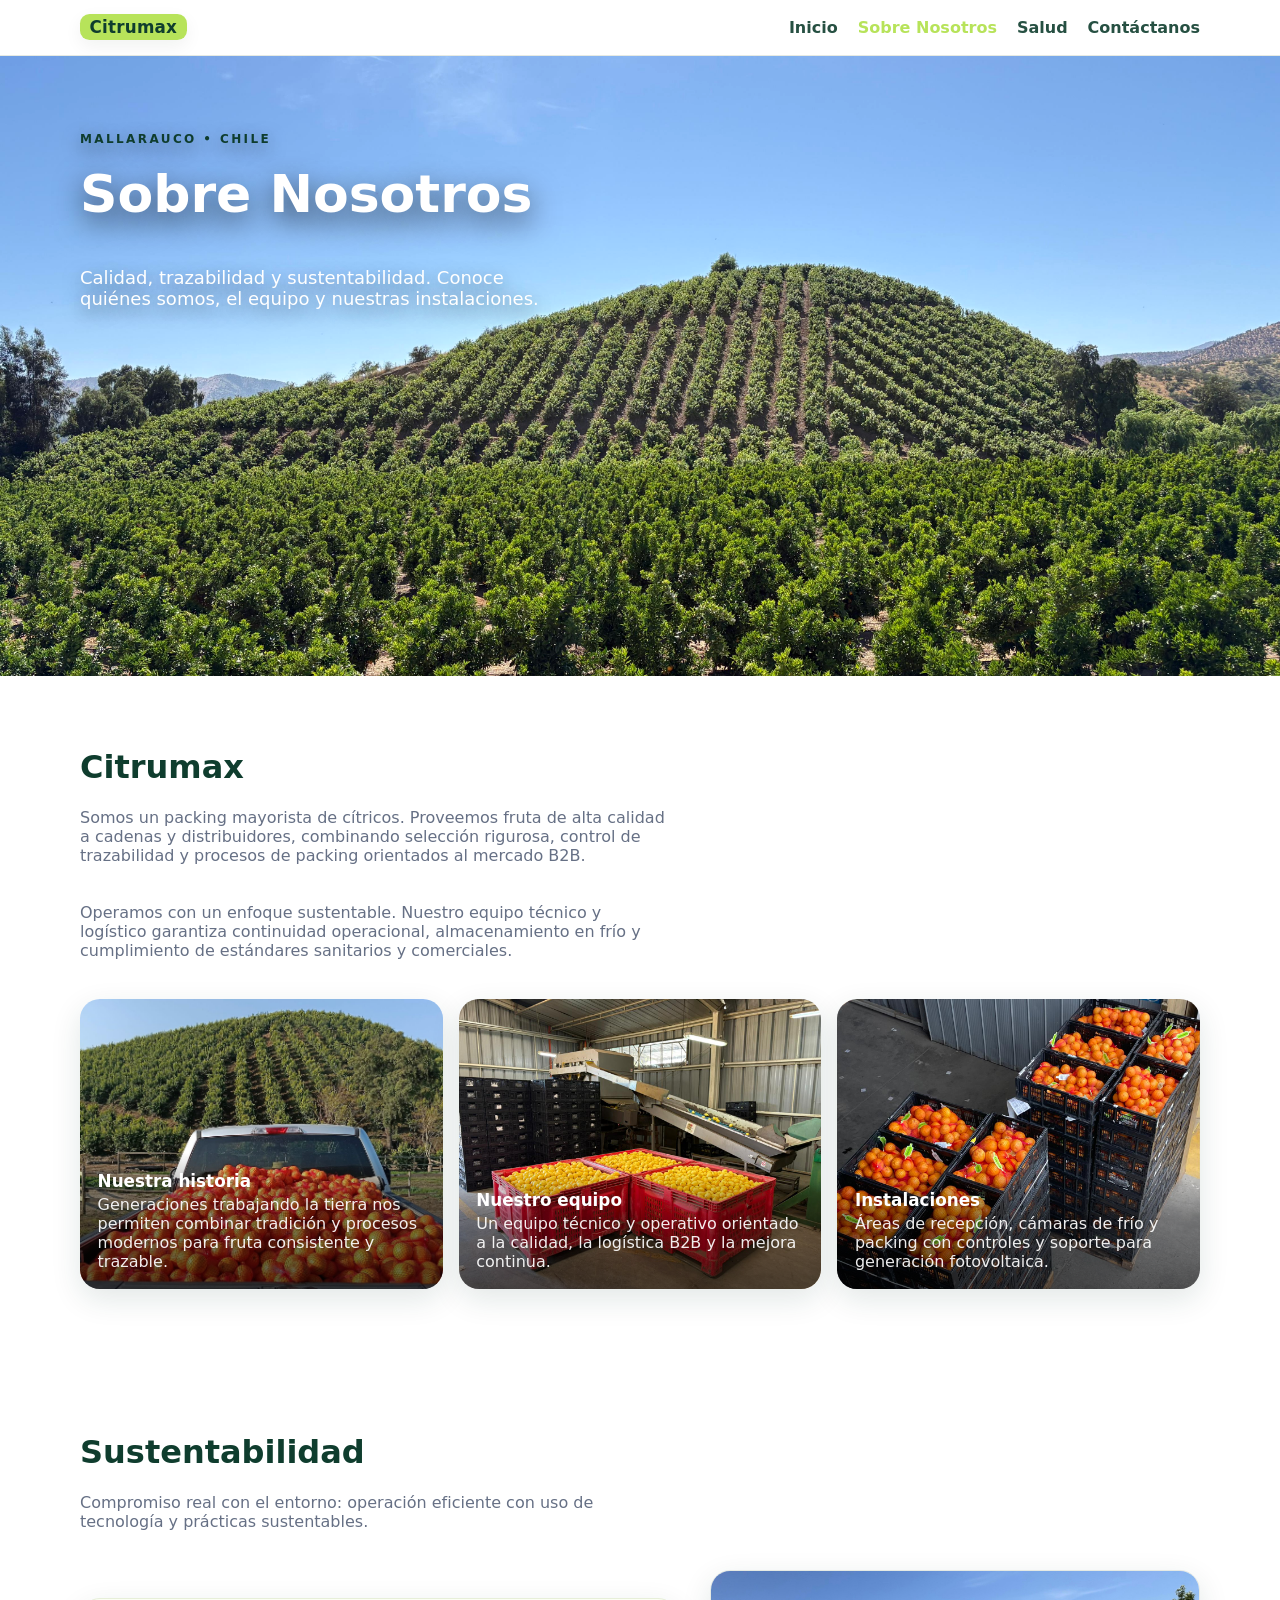
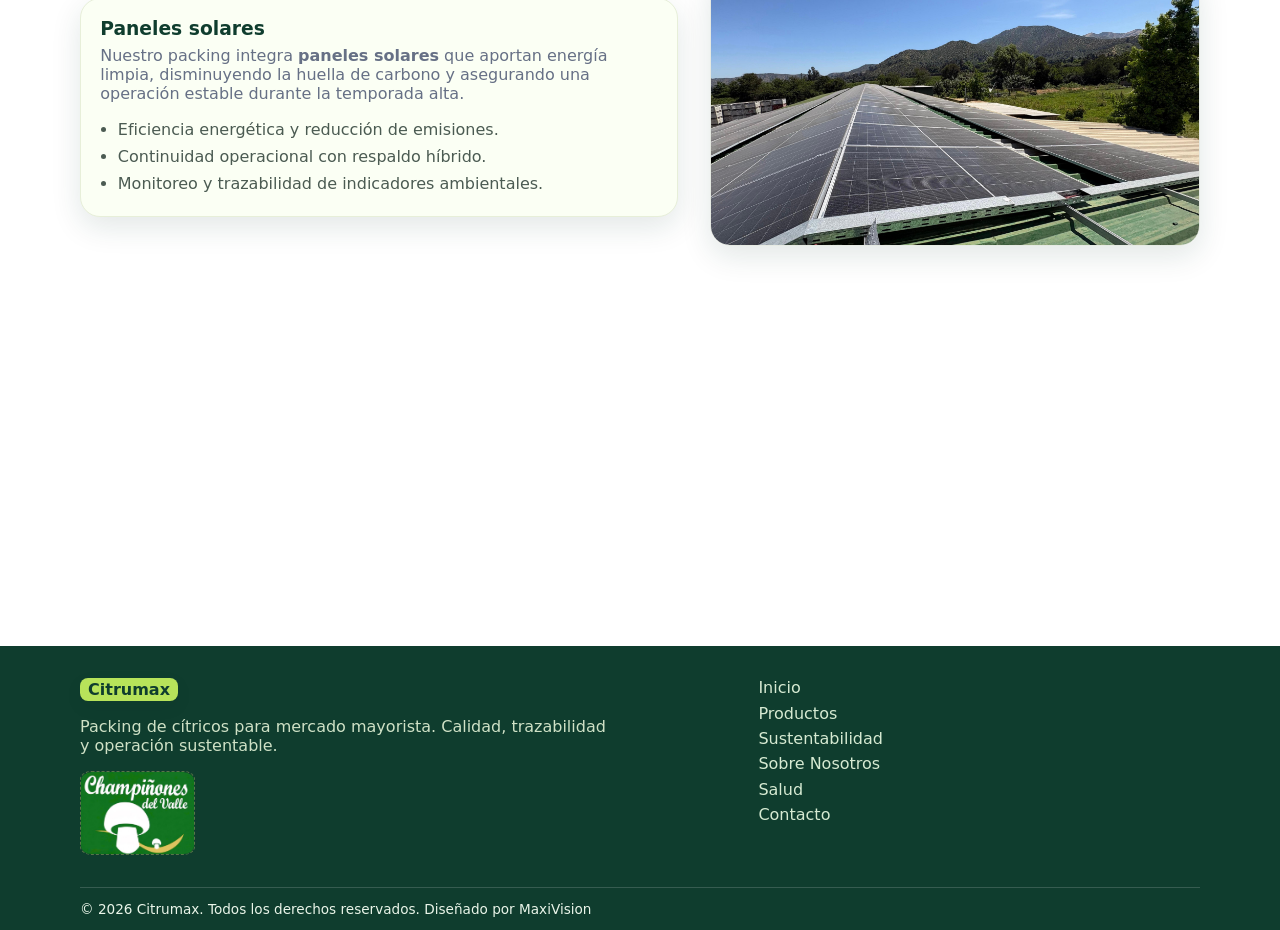
==== about.html @ 72f0d3b9 "Add files via upload" ====
<!DOCTYPE html>
<html lang="es">
<head>
  <meta charset="utf-8" />
  <meta name="viewport" content="width=device-width, initial-scale=1" />
  <title>Citrumax — Cítricos de alta calidad con producción sustentable</title>
  <meta name="description" content="Citrumax es un packing dedicado a la producción y comercialización mayorista de naranjas, limones y pomelos, con procesos sustentables impulsados por energía solar. Presencia en supermercados como Líder y Unimarc." />
  <meta name="keywords" content="packing cítricos, proveedor de naranjas, limones mayoristas, pomelos, producción sustentable Chile, B2B alimentos, agroindustrial" />
  <meta name="robots" content="index,follow" />

  <!-- Open Graph -->
  <meta property="og:title" content="Citrumax — Cítricos de alta calidad con producción sustentable" />
  <meta property="og:description" content="Mayorista de naranjas, limones y pomelos con energía solar. Presencia en principales supermercados." />
  <meta property="og:type" content="website" />
  <meta property="og:image" content="assets/og-citrumax.jpg" />
  <meta property="og:url" content="https://www.citrumax.com" />

  <!-- Favicon (placeholders) -->
  <link rel="icon" href="img/c.ico" />
  <link rel="apple-touch-icon" href="img/apple-touch-icon.png" />



  <link rel="stylesheet" href="style.css">
</head>
<body>
  <!-- Header -->
  <header aria-label="Barra de navegación">
    <div class="container nav">
      <a href="index.html" class="brand" aria-label="Ir al inicio">
        <span>Citrumax</span>
      </a>
      <nav>
        <button class="burger" id="burger" aria-label="Abrir menú" aria-expanded="false"><span></span></button>
        <div class="menu" id="menu">
          <a href="index.html">Inicio</a>
          <a href="about.html">Sobre Nosotros</a>
          <a href="salud.html">Salud</a>
          <a href="contact.html">Contáctanos</a>
        </div>
      </nav>
    </div>
  </header>

    <!-- Hero/banner con foto de fondo -->
  <main id="inicio" class="hero">
    <div class="hero-media">
      <!-- Reemplaza la imagen de portada por una IA/foto de campos de cítricos o packing -->
      <img class="hero-img" src="img/cerro.jpg" alt="Campos de cítricos y planta de packing" />
    </div>
    <div class="container">
      <span class="kicker reveal">Mallarauco • Chile</span>
      <h1 class="reveal">Sobre Nosotros</h1>
      <p class="reveal">Calidad, trazabilidad y sustentabilidad. Conoce quiénes somos, el equipo y nuestras instalaciones.</p>
    </div>
  </main>

  <!-- Sobre nosotros -->
  <section id="nosotros" class="container about-minimal reveal">
    <div class="section-head">
      <h2>Citrumax</h2>
      <p>Somos un packing mayorista de cítricos. Proveemos fruta de alta calidad a cadenas y distribuidores, combinando selección rigurosa, control de trazabilidad y procesos de packing orientados al mercado B2B.</p>
      <p>Operamos con un enfoque sustentable. Nuestro equipo técnico y logístico garantiza continuidad operacional, almacenamiento en frío y cumplimiento de estándares sanitarios y comerciales.</p>
    </div>

    <div class="about-tiles">
      <article class="about-tile reveal">
        <div class="tile-media">
          <img src="img/camioneta.jpg" alt="Campos de cítricos" />
        </div>
        <div class="tile-overlay">
          <h3>Nuestra historia</h3>
          <p>Generaciones trabajando la tierra nos permiten combinar tradición y procesos modernos para fruta consistente y trazable.</p>
        </div>
      </article>

      <article class="about-tile reveal">
        <div class="tile-media">
          <img src="img/superbin.jpg" alt="Equipo de trabajo" />
        </div>
        <div class="tile-overlay">
          <h3>Nuestro equipo</h3>
          <p>Un equipo técnico y operativo orientado a la calidad, la logística B2B y la mejora continua.</p>
        </div>
      </article>

      <article class="about-tile reveal">
        <div class="tile-media">
          <img src="img/fruits.jpg" alt="Instalaciones y maquinaria" />
        </div>
        <div class="tile-overlay">
          <h3>Instalaciones</h3>
          <p>Áreas de recepción, cámaras de frío y packing con controles y soporte para generación fotovoltaica.</p>
        </div>
      </article>
    </div>
  </section>

  <!-- Sustentabilidad -->
  <section id="sustentabilidad" class="container">
    <div class="section-head reveal">
      <h2>Sustentabilidad</h2>
      <p>Compromiso real con el entorno: operación eficiente con uso de tecnología y prácticas sustentables.</p>
    </div>
    <!-- Bloque: Paneles solares -->
    <div class="sustentabilidad reveal" style="margin-bottom:1.25rem;">
      <div class="panel">
        <h3 style="margin:0 0 .4rem; color:var(--green-dark)">Paneles solares</h3>
        <p style="color:var(--muted); margin:0">Nuestro packing integra <strong>paneles solares</strong> que aportan energía limpia, disminuyendo la huella de carbono y asegurando una operación estable durante la temporada alta.</p>
        <ul style="margin:.8rem 0 0; padding-left:1.1rem; line-height:1.7; color:#4b5b52">
          <li>Eficiencia energética y reducción de emisiones.</li>
          <li>Continuidad operacional con respaldo híbrido.</li>
          <li>Monitoreo y trazabilidad de indicadores ambientales.</li>
        </ul>
      </div>
      <div aria-hidden="true">
        <img src="img/panel.jpg" alt="Paneles solares en el packing" style="border-radius: var(--radius-xl); border:1px solid #e6eae3; box-shadow: var(--shadow);" />
      </div>
    </div>

    <!-- Bloque: Polinización -->
    <div class="sustentabilidad reveal">
      <div class="panel">
        <h3 style="margin:0 0 .4rem; color:var(--green-dark)">Polinización</h3>
        <p style="color:var(--muted); margin:0">La polinización por abejas es clave para nuestra producción: mejora el cuajado, la calidad y la consistencia de los frutos, apoyando además la biodiversidad en nuestros predios.</p>
        <ul style="margin:.8rem 0 0; padding-left:1.1rem; line-height:1.7; color:#4b5b52">
          <li>Mejora del cuajado y calibre de frutos.</li>
          <li>Aumento de la diversidad genética y salud del huerto.</li>
          <li>Prácticas compatibles con conservación y uso responsable de agroquímicos.</li>
        </ul>
      </div>
      <div aria-hidden="true">
        <img src="img/abejas.jpg" alt="Abejas polinizando flores de cítricos" style="border-radius: var(--radius-xl); border:1px solid #e6eae3; box-shadow: var(--shadow);" />
      </div>
    </div>
  </section>

  <!-- Footer -->
  <footer>
    <div class="container footer-wrap">
      <div>
        <div class="mini-brand">
          <span>Citrumax</span>
        </div>
        <p style="max-width:52ch; color:#cfe1c6">Packing de cítricos para mercado mayorista. Calidad, trazabilidad y operación sustentable.</p>
        <div class="ally-strip">
          <div class="ally ally-delineated"><img src="img/delvalle.jpg" alt="del valle" /></div>
        </div>
      </div>
      <div>
        <nav class="footer-nav" aria-label="Navegación inferior">
          <a href="index.html">Inicio</a>
          <a href="index.html#productos">Productos</a>
          <a href="#sustentabilidad">Sustentabilidad</a>
          <a href="about.html">Sobre Nosotros</a>
          <a href="salud.html">Salud</a>
          <a href="contact.html">Contacto</a>
      </div>
    </div>
    <div class="container legal">
      <span>© <span id="year"></span> Citrumax. Todos los derechos reservados. Diseñado por <a href="https://www.linkedin.com/company/maxivisionspa/" target="_blank" rel="noopener noreferrer">MaxiVision</a></span>
    </div>
  </footer>

  <script src="script.js"></script>
</body>
</html>
---- style.css ----
:root {
      --green-lime: #B7E35A; /* Verde lima */
      --green-dark: #0F3D2E; /* Verde oscuro */
      --green-dark-80: #115241; /* tono alternativo oscuro */
      --text: #0c0c0c;
      --muted: #667085;
      --bg: #ffffff;
      --card: #f6f8f4;
      --shadow: 0 10px 30px rgba(15,61,46,.12);
      --radius-xl: 1.25rem;
      --radius-lg: 1rem;
    }
    /* Reset + base */
    *, *::before, *::after { box-sizing: border-box; }
    html, body { height: 100%; scroll-behavior: smooth; }
    body { margin: 0; font-family: ui-sans-serif, system-ui, -apple-system, Segoe UI, Roboto, Helvetica, Arial, "Apple Color Emoji", "Segoe UI Emoji"; color: var(--text); background: var(--bg); }
    img { max-width: 100%; height: auto; display: block; }
    a { color: inherit; text-decoration: none; }
    .container { width: min(1120px, 92vw); margin-inline: auto; }

    /* Header */
    header { position: sticky; top: 0; z-index: 50; background: rgba(255,255,255,.9); backdrop-filter: blur(10px); border-bottom: 1px solid #e6eae3; }
    .nav { display: flex; align-items: center; justify-content: space-between; padding: .9rem 0; }
    .brand { display: inline-flex; align-items: center; gap: .6rem; font-weight: 700; letter-spacing: .2px; }
    .brand span { color: var(--green-dark); font-size: 1.05rem; }
    /* Rectángulo verde redondeado detrás del texto del brand (header) */
    .brand span { display: inline-block; background: var(--green-lime); color: var(--green-dark); font-size: 1.05rem; padding: .18rem .6rem; border-radius: .6rem; box-shadow: 0 6px 18px rgba(7,33,17,0.06); font-weight: 700; }

    .menu { display: flex; gap: 1.25rem; align-items: center; }
    .menu a { font-weight: 600; color: var(--green-dark); opacity: .9; }
    .menu a:hover { color: var(--green-lime); opacity: 1; }
    /* Clase para el enlace activo: fondo greenlime persistente (solo en header) */
      .menu a.active {
        background: none;
        color: var(--green-lime);
        padding: 0;
        border-radius: 0;
        box-shadow: none;
        font-weight: 800;
        opacity: 1;
      }
    .menux { color: var(--green-lime) }
    .cta { padding: .7rem 1rem; border-radius: 999px; background: var(--green-dark); color: #fff; font-weight: 700; border: 2px solid var(--green-dark); }
    .cta:hover { filter: brightness(1.05); }

    .burger { display: none; width: 40px; height: 40px; border: 2px solid var(--green-dark); border-radius: 10px; place-content: center; background: #fff; }
    .burger span { width: 20px; height: 2px; background: var(--green-dark); display: block; position: relative; }
    .burger span::before, .burger span::after { content: ""; position: absolute; left: 0; width: 100%; height: 2px; background: var(--green-dark); }
    .burger span::before { top: -6px; }
    .burger span::after { top: 6px; }

    /* Hero */
    /* Garantiza que el hero ocupe el alto de la imagen para que las secciones siguientes
       (p. ej. Productos) comiencen por debajo. */
    .hero { position: relative; isolation: isolate; min-height: clamp(420px, 64vw, 620px); }
    /* Contenedor de la imagen y overlay. Mantener detrás del contenido del hero. */
    .hero-media { position: absolute; inset: 0; z-index: -2; overflow: hidden; }
    /* Overlay: gradiente anclado a la parte inferior de la imagen y mezcla natural */
    .hero-media::after {
      content: "";
      position: absolute;
      left: 0; right: 0; bottom: 0;
      height: 62%; /* controla cuánto ocupa el degradado desde abajo hacia arriba */
      pointer-events: none;
      background: linear-gradient(to top, rgba(15,61,46,0.86) 0%, rgba(15,61,46,0.56) 18%, rgba(15,61,46,0.32) 36%, rgba(0,0,0,0) 100%);
      background-position: center bottom;
      background-size: 100% 100%;
      mix-blend-mode: multiply;
      z-index: -1; /* sobre la imagen, debajo del contenido */
      transition: height .25s ease, background .25s ease;
    }
    /* Imagen que llena el área del hero (usa la misma medida que min-height para evitar desajustes) */
    .hero-img { width: 100%; height: 100%; object-fit: cover; filter: saturate(1) contrast(1.05); display: block; }
    /* Mantén el padding del contenido del hero por encima de la imagen */
    .hero .container { padding: clamp(4rem, 6vw, 6rem) 0; display: grid; gap: 1rem; position: relative; z-index: 1; }
  /* Kicker del hero: usar verde oscuro para mayor contraste sobre la imagen */
  .hero .kicker { color: var(--green-dark); font-weight: 700; letter-spacing: .2em; text-transform: uppercase; font-size: .75rem; }
    .hero h1 { color: #fff; font-size: clamp(2rem, 4.2vw, 3.25rem); line-height: 1.1; margin: .25rem 0 .6rem; }
  .hero p { color: #ffffff; font-size: clamp(1rem, 1.8vw, 1.125rem); max-width: 42ch; }

    /* Mejorar legibilidad del texto del hero sobre imágenes: sombra suave y más contraste */
    .hero .kicker,
    .hero h1,
    .hero p,
    .hero .actions a {
      text-shadow: 0 6px 18px rgba(0,0,0,0.6);
    }

    /* Asegurar que los elementos fuertes dentro del hero (por ejemplo: "Líder", "Unimarc")
       también tengan la sombra para mejorar legibilidad */
    .hero p strong, .hero p b {
      text-shadow: 0 6px 18px rgba(0,0,0,0.6);
      color: #ffffff; /* forzar blanco para destacar sobre la imagen */
    }

    /* Ajustes más fuertes para el título en pantallas grandes */
    @media (min-width: 980px) {
      .hero h1 {
        text-shadow: 0 10px 30px rgba(0,0,0,0.65);
      }
      .hero p { text-shadow: 0 6px 18px rgba(0,0,0,0.6); }
    }
    .hero .actions { margin-top: 1.25rem; display: flex; gap: .8rem; align-items: center; }
    .btn-primary { background: var(--green-lime); color: var(--green-dark); border: 2px solid #a1d247; padding: .9rem 1.1rem; border-radius: 12px; font-weight: 800; box-shadow: var(--shadow); }

    /* Section wrappers */
    section { padding: clamp(2.8rem, 6vw, 4.5rem) 0; }

    /* About page hero/banner (background image) */
    .about-hero {
      position: relative;
      display: grid;
      align-items: center;
      min-height: clamp(320px, 36vh, 520px);
      background-image: url('img/about-hero.jpg');
      background-size: cover;
      background-position: center;
      color: #fff;
    }
    .about-hero::after {
      content: "";
      position: absolute;
      inset: 0;
      background: linear-gradient(180deg, rgba(15,61,46,0.12) 0%, rgba(15,61,46,0.45) 40%, rgba(15,61,46,0.72) 100%);
      z-index: 0;
      pointer-events: none;
    }
    .about-hero .container { position: relative; z-index: 1; padding: clamp(3rem, 6vw, 5rem) 0; }
    .about-hero .kicker { color: rgba(255,255,255,0.9); font-weight:700; letter-spacing: .18em; text-transform: uppercase; }
    .about-hero h1 { margin: .4rem 0 .6rem; font-size: clamp(1.75rem, 4vw, 2.4rem); color: #fff; text-shadow: 0 8px 26px rgba(0,0,0,.6); }
    .about-hero .hero-sub { color: rgba(255,255,255,0.95); text-shadow: 0 6px 20px rgba(0,0,0,0.5); max-width: 56ch; }

    /* Reduce padding of normal sections that follow the hero on About page */
    .about-minimal + section, .about-hero + .about-minimal { margin-top: 0; }
    .section-head { display: grid; gap: .4rem; margin-bottom: 1.4rem; }
    .section-head h2 { font-size: clamp(1.5rem, 2.6vw, 2rem); color: var(--green-dark); margin: 0; }
    .section-head p { color: var(--muted); max-width: 58ch; }

    /* Productos */
    .product-grid { display: grid; grid-template-columns: repeat(3, 1fr); gap: 1rem; }
    .card { background: var(--card); border: 1px solid #e3e9df; border-radius: var(--radius-xl); overflow: hidden; box-shadow: var(--shadow); transition: transform .25s ease; }
    .card:hover { transform: translateY(-4px); }
    .card img { width: 100%; height: 260px; object-fit: cover; }
  .card .card-media-link { display: block; }
    .card .card-body { padding: 1rem 1.1rem 1.25rem; display: grid; gap: .4rem; }
    .tag { display: inline-block; font-weight: 800; letter-spacing: .02em; }

    /* Sustentabilidad */
    .sustentabilidad { display: grid; grid-template-columns: 1.1fr .9fr; gap: 2rem; align-items: center; }
    .sustentabilidad .panel { background: #fbfff4; border: 1px solid #e7efd9; border-radius: var(--radius-xl); padding: 1.2rem; box-shadow: var(--shadow); }

    /* Calidad */
    .feature-grid { display: grid; grid-template-columns: repeat(3, 1fr); gap: 1rem; }
    .feature { background: #fff; border: 1px solid #e6eae3; border-radius: var(--radius-lg); padding: 1.1rem; box-shadow: var(--shadow); }
    .feature h3 { margin: .2rem 0 .3rem; font-size: 1.05rem; color: var(--green-dark-80); }
    .feature p { margin: 0; color: var(--muted); }

    /* Estilo minimalista y moderno para la sección 'Cuidado del medio ambiente' */
    /* Estilo para la sección 'Cuidado del medio ambiente' como dos cuadros (texto + imagen) */
    .medio-box { padding-top: 1rem; padding-bottom: 1rem; }
    .medio-box .section-head { max-width: 64ch; }
    .medio-box .muted { color: var(--muted); margin-top: .25rem; font-weight: 600; }
    .medio-rows { display: grid; grid-template-columns: 1fr 1fr; gap: 1rem; align-items: stretch; }
    .medio-text.card, .medio-image.card { background: #fff; border-radius: var(--radius-lg); padding: 1.25rem; border: 1px solid #e6eae3; box-shadow: var(--shadow); }
  .medio-text.card { display: flex; flex-direction: column; justify-content: space-between; }
  .medio-text.card h3 { margin-top: 0; color: var(--green-dark-80); }
  .medio-text.card p { color: var(--muted); line-height: 1.6; }
  .medio-text.card .btn-primary { margin-top: 1rem; align-self: start; }
    .medio-image.card { padding: 0; overflow: hidden; }
    .medio-image.card img { width: 100%; height: 100%; object-fit: cover; display: block; min-height: 280px; }

    @media (max-width: 980px) {
      .medio-rows { grid-template-columns: 1fr; }
      .medio-image.card img { min-height: 220px; }
    }

      /* En móviles, dar más separación entre los items de la tarjeta de contacto
         (email, teléfono, WhatsApp, dirección) para mejorar legibilidad y toque */
      .contact-card {
        gap: 1rem !important;
        padding: 1.25rem !important;
      }
      .contact-card > div { margin-bottom: .6rem !important; }
      .contact-card .contact-value { margin-top: .6rem !important; }
    /* Donde encontrarnos */
    .logo-row { display: grid; grid-template-columns: repeat(4, 1fr); gap: 1rem; align-items: center; }
    .ally { background: #fff; border: 1px dashed #dbe5d4; border-radius: var(--radius-lg); padding: .8rem; display: grid; place-items: center; height: 84px; transition: filter .2s, opacity .2s; }
    .ally:hover { filter: grayscale(0); opacity: 1; }
    .ally img { width: auto; }

    /* Forzar que ciertos logos de partners se vean siempre a color */
    .ally img[src*="unimarc"],
    .ally img[src*="walmark"],
    .ally img[src*="walmart"] {
      filter: none !important;
      opacity: 1 !important;
      mix-blend-mode: normal !important;
    }

    /* Asegurar que los logos en la sección 'Dónde encontrarnos' y la tira de aliados
       se vean SIEMPRE en color (sobrescribe la regla .ally { filter: grayscale(1); }) */
    .logo-row .ally img,
    .ally-strip .ally img {
      filter: none !important;
      opacity: 1 !important;
      mix-blend-mode: normal !important;
      /* Algunos SVGs pueden heredar color por currentColor; en ese caso
         envolvería el SVG o editaría el archivo. Esto cubre imágenes raster/SVG
         que se ven afectados por grayscale. */
    }

    /* Sobre nosotros */
    .about { display: grid; grid-template-columns: 1.1fr .9fr; gap: 2rem; align-items: start; }
    .about .ph { border-radius: var(--radius-xl); overflow: hidden; border: 1px solid #e6eae3; box-shadow: var(--shadow); }

    /* Minimal / modern About tiles that mix photos with text overlays */
    .about-minimal .about-tiles { display: grid; grid-template-columns: repeat(3, 1fr); gap: 1rem; align-items: stretch; }
    .about-tile { position: relative; border-radius: var(--radius-xl); overflow: hidden; min-height: 260px; box-shadow: var(--shadow); }
    .about-tile .tile-media img { width: 100%; height: 100%; object-fit: cover; display: block; }
    .about-tile .tile-overlay { position: absolute; left: 0; right: 0; bottom: 0; padding: 1.1rem; background: linear-gradient(180deg, rgba(0,0,0,0) 0%, rgba(0,0,0,0.42) 40%, rgba(0,0,0,0.62) 100%); color: #fff; }
    .about-tile .tile-overlay h3 { margin: 0 0 .3rem; color: #fff; font-size: 1.05rem; }
    .about-tile .tile-overlay p { margin: 0; color: rgba(255,255,255,0.92); }

    /* Alternate layout: on wide screens make middle tile offset/float visually */
    @media (min-width: 1100px) {
      .about-minimal .about-tiles { grid-template-columns: 1fr 1fr 1fr; }
      .about-tile:nth-child(2) { transform: translateY(18px); }
    }

    @media (max-width: 980px) {
      .about-minimal .about-tiles { grid-template-columns: repeat(2, 1fr); }
      .about-tile { min-height: 220px; }
    }
    @media (max-width: 640px) {
      .about-minimal .about-tiles { grid-template-columns: 1fr; }
      .about-tile { min-height: 260px; }
    }

  /* Galería simple para About Us */
  .about-gallery { display: grid; grid-template-columns: repeat(3, 1fr); gap: 0.8rem; margin-top: 1rem; }
  .about-gallery img { width: 100%; height: 160px; object-fit: cover; border-radius: .8rem; border: 1px solid #e6eae3; box-shadow: var(--shadow); }
  @media (max-width: 980px) { .about-gallery { grid-template-columns: repeat(2, 1fr); } .about-gallery img { height: 140px; } }
  @media (max-width: 640px) { .about-gallery { grid-template-columns: 1fr; } .about-gallery img { height: 200px; } }

    /* Salud: mostrar tres imágenes por fila */
    .salud-grid { display: grid; grid-template-columns: repeat(3, 1fr); gap: 1rem; }
    @media (max-width: 980px) { .salud-grid { grid-template-columns: repeat(2, 1fr); } }
    @media (max-width: 640px) { .salud-grid { grid-template-columns: 1fr; } }
    /* Sombra en las imágenes de Salud (inset para que no quede recortada por overflow) */
    .salud-grid .medio-image.card img {
      box-shadow: inset 0 10px 28px rgba(0,0,0,0.08);
      transition: box-shadow .2s ease;
    }
    .salud-grid .medio-image.card:hover img {
      box-shadow: inset 0 8px 22px rgba(0,0,0,0.10);
    }

    /* Contacto */
    .contact { display: grid; grid-template-columns: 1fr 1fr; gap: 1rem; }
    form { background: #fff; border: 1px solid #e6eae3; border-radius: var(--radius-xl); padding: 1rem; box-shadow: var(--shadow); }
    .field { display: grid; gap: .35rem; margin-bottom: .85rem; }
    label { font-weight: 700; font-size: .92rem; color: var(--green-dark); }
    input, textarea { width: 100%; padding: .8rem .9rem; border-radius: 12px; border: 1.5px solid #cfe1c6; background: #f9fff2; outline: none; font: inherit; }
    input:focus, textarea:focus { border-color: var(--green-lime); box-shadow: 0 0 0 4px rgba(183,227,90,.25); }
    textarea { min-height: 120px; resize: vertical; }
    .btn-send { background: var(--green-dark); color: #fff; border: 2px solid var(--green-dark); font-weight: 800; border-radius: 12px; padding: .9rem 1.1rem; width: 100%; }
    .contact-card { background: #fbfff7; border: 1px solid #e6eae3; border-radius: var(--radius-xl); padding: 1rem; display: grid; gap: .6rem; box-shadow: var(--shadow); }
    .contact-card a { color: var(--green-dark-80); font-weight: 700; }
    .map-ph { background: repeating-linear-gradient(45deg, #f6f9f1, #f6f9f1 10px, #eef5e7 10px, #eef5e7 20px); border: 1px dashed #cfe1c6; border-radius: var(--radius-xl); height: 240px; display: grid; place-items: center; color: #7a8a74; font-weight: 700; }

  /* Nueva tarjeta de mapa: el iframe debe ocupar todo el contenedor */
  .map-card { border-radius: var(--radius-xl); overflow: hidden; box-shadow: var(--shadow); border: 1px solid #e6eae3; }
  .map-card iframe { width: 100%; height: 100%; min-height: 320px; display: block; border: 0; }

  /* Ajustes de la tarjeta de contacto (lado izquierdo): texto claro y sin enlaces obligatorios */
  .contact-card .contact-value { margin-top: .25rem; color: var(--muted); font-weight: 700; }
  .contact-card .contact-value a { color: var(--green-dark-80); text-decoration: underline; }

    /* Footer */
    footer { margin-top: 2rem; background: #0f3d2e; color: #eaf5e9; }
    .footer-wrap { display: grid; grid-template-columns: 1.2fr .8fr; gap: 1rem; padding: 2rem 0; }
    .mini-brand { display: flex; align-items: center; gap: .6rem; font-weight: 800; }
    .footer-nav { display: grid; gap: .4rem; }
    /* Rectángulo verde detrás del texto de la mini-brand (footer) */
    .mini-brand span { display: inline-block; background: var(--green-lime); color: var(--green-dark); padding: .12rem .5rem; border-radius: .5rem; box-shadow: 0 6px 18px rgba(7,33,17,0.06); font-weight: 800; }
    .footer-nav a { color: #d6ead2; }
    .ally-strip { display: grid; grid-template-columns: repeat(4, 1fr); gap: .8rem; margin-top: .8rem; }
    .ally-strip .ally { background: rgba(255,255,255,.06); border-color: rgba(255,255,255,.18); }
    /* Forzar estilo delineado para logos específicos en el footer
       El contenedor actúa como marco exacto alrededor de la imagen: sin padding,
       con overflow:hidden y border-radius para que el borde dashed coincida con
       el borde redondeado de la imagen. */
  .ally-strip { justify-items: start; align-items: center; }

  /* Lightbox */
  .lightbox { position: fixed; inset: 0; display: none; align-items: center; justify-content: center; padding: 1.5rem; background: rgba(0,0,0,0.6); backdrop-filter: blur(2px); z-index: 1000; }
  .lightbox.open { display: flex; }
  .lightbox__image { max-width: min(1000px, 92vw); max-height: 90vh; border-radius: 12px; box-shadow: 0 20px 60px rgba(0,0,0,.35); background: #fff; }
  body.no-scroll { overflow: hidden; }

    /* Footer: marco delineado que se ajusta a la relación de aspecto de la imagen.
       En lugar de forzar una altura fija, el contenedor 'shrink-wrap' a la imagen
       y el borde dashed queda exactamente en el límite de la imagen. Para mantener
       consistencia visual se limita la altura máxima (p.ej. 84px) y se usa
       object-fit: contain para mostrar la imagen completa. */
    .ally-strip .ally.ally-delineated {
      background: transparent !important;
      border: 1px dashed #587648 !important;
      border-radius: 10% !important;
      padding: 0 !important;
      display: inline-block !important; /* permite que el contenedor ajuste su ancho al de la imagen */
      overflow: hidden !important; /* clip the image to the rounded border */
      box-sizing: border-box !important;
      height: auto !important; /* no altura fija */
      max-height: 84px !important; /* limita el tamaño visual en pantallas grandes */
      line-height: 0 !important; /* evita espacios en blanco debajo de la imagen */
      margin-inline-start: 0 !important; /* alineado al inicio (izquierda) */
      margin-inline-end: auto !important;  /* empuja el resto hacia la derecha */
      align-self: start !important; /* aline vertical al inicio de la banda del footer */
    }

    /* La imagen mantiene su proporción natural; la altura máxima limita su tamaño
       y el contenedor se ajusta a la relación de aspecto automáticamente. */
    .ally-strip .ally.ally-delineated img {
      display: block !important;
      width: auto !important;      /* conservar proporción */
      height: auto !important;     /* altura natural, limitada por max-height */
      max-height: 84px !important; /* coincide con el max del contenedor */
      object-fit: contain !important; /* mostrar imagen completa sin recortar */
      border-radius: inherit !important; /* que la imagen conserve el radio del marco */
    }
    .legal { border-top: 1px solid rgba(255,255,255,.16); padding: .8rem 0; font-size: .85rem; display: flex; justify-content: space-between; align-items: center; }

    /* Floating WhatsApp */
    .wa-float { position: fixed; right: 18px; bottom: 18px; z-index: 60; }
    /* Botón verde con borde: fondo verde lima y borde en verde oscuro para contraste.
       El icono SVG hereda el color del botón. Añadimos hover para feedback. */
    .wa-btn {
      display: inline-flex;
      align-items: center;
      gap: .5rem;
      padding: .9rem 1rem;
      background: var(--green-lime) !important;
      color: #072111 !important; /* texto/icono oscuro sobre fondo lime */
      border: 2px solid var(--green-dark) !important;
      border-radius: 999px;
      font-weight: 800;
      box-shadow: var(--shadow);
      transition: transform .12s ease, box-shadow .12s ease, filter .12s ease;
    }
    .wa-btn:hover {
      transform: translateY(-2px);
      box-shadow: 0 12px 28px rgba(7,33,17,0.12);
      filter: brightness(0.98);
    }
    .wa-btn svg { width: 20px; height: 20px; display: block; fill: currentColor; color: inherit; }

    /* Reveal on scroll */
    .reveal { opacity: 0; transform: translateY(14px); transition: opacity .6s ease, transform .6s ease; }
    .reveal.in { opacity: 1; transform: translateY(0); }

    /* Responsive */
    @media (max-width: 980px) {
      .product-grid, .feature-grid { grid-template-columns: repeat(2, 1fr); }
      .sustentabilidad, .about, .contact, .footer-wrap { grid-template-columns: 1fr; }
      .logo-row, .ally-strip { grid-template-columns: repeat(3, 1fr); }
      .hero .container { padding-top: 4.6rem; padding-bottom: 3.2rem; }
      .menu { display: none; position: absolute; inset: 60px 0 auto 0; background: #ffffff; border-bottom: 1px solid #e6eae3; padding: 1rem; flex-direction: column; }
      .menu.open { display: flex; }
      .burger { display: grid; }
    }
    @media (max-width: 640px) {
      .product-grid { grid-template-columns: 1fr; }
      .feature-grid { grid-template-columns: 1fr; }
      .logo-row, .ally-strip { grid-template-columns: repeat(2, 1fr); }
      .card img { height: 220px; }
    }
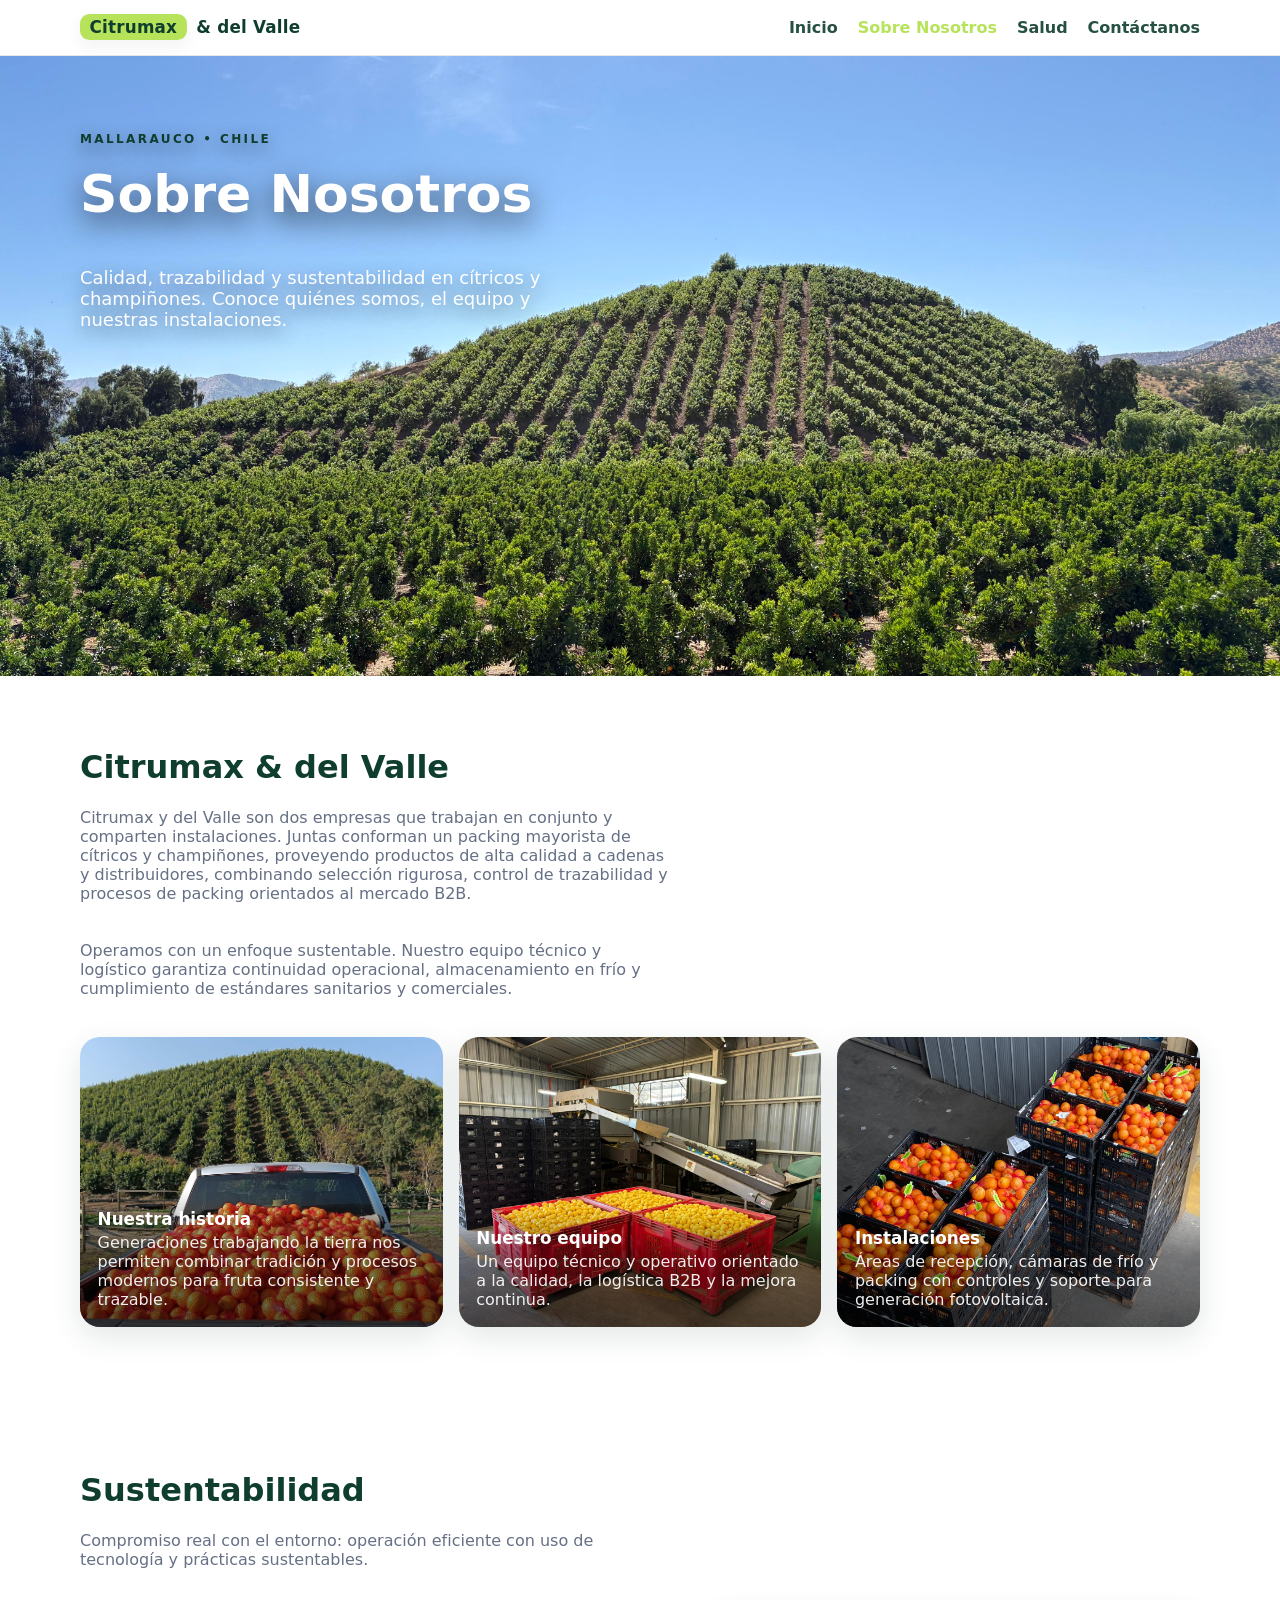
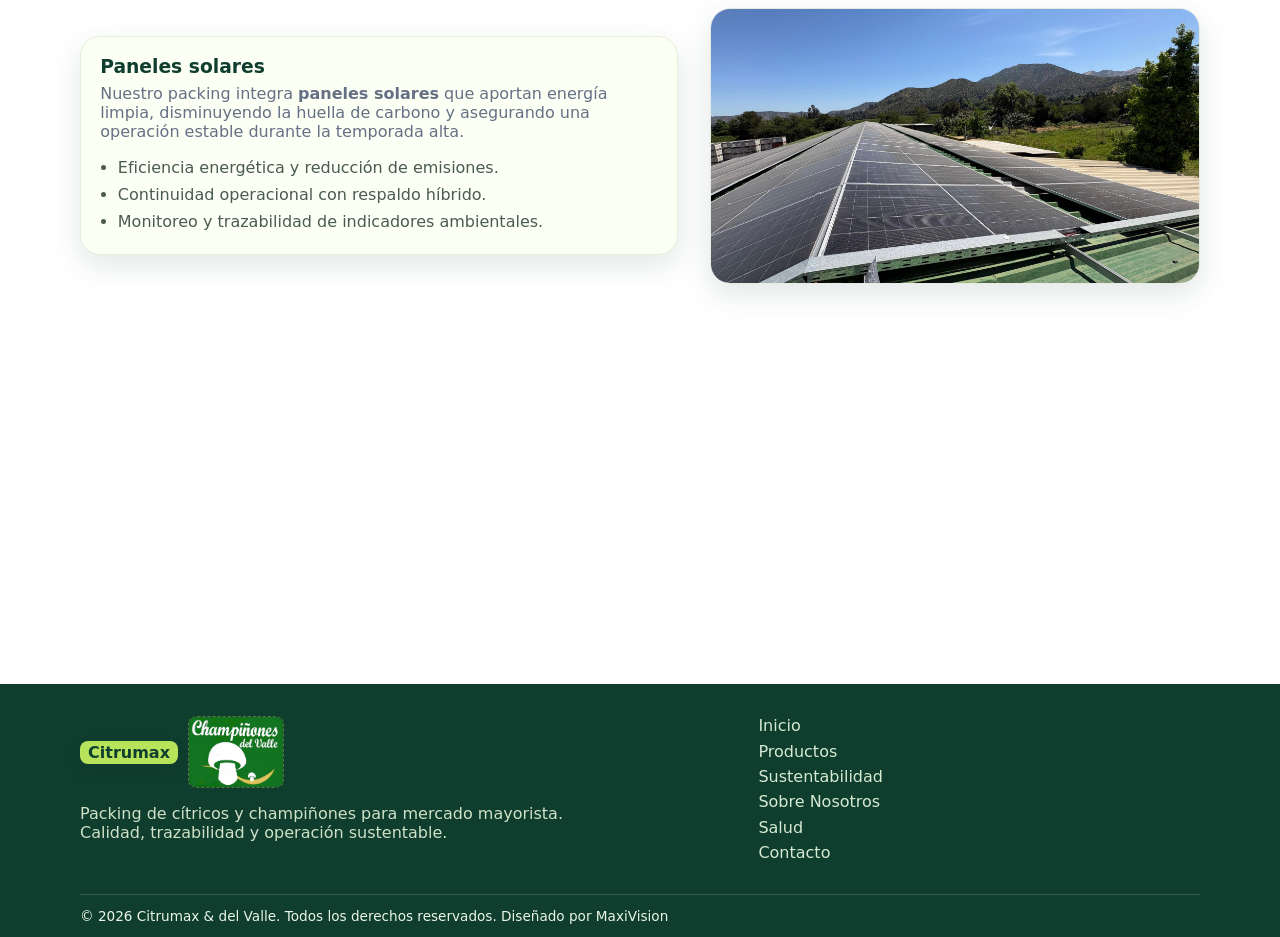
==== commit bb1242c1: "Add files via upload" ====
--- a/about.html
+++ b/about.html
@@ -3,14 +3,14 @@
 <head>
   <meta charset="utf-8" />
   <meta name="viewport" content="width=device-width, initial-scale=1" />
-  <title>Citrumax — Cítricos de alta calidad con producción sustentable</title>
-  <meta name="description" content="Citrumax es un packing dedicado a la producción y comercialización mayorista de naranjas, limones y pomelos, con procesos sustentables impulsados por energía solar. Presencia en supermercados como Líder y Unimarc." />
-  <meta name="keywords" content="packing cítricos, proveedor de naranjas, limones mayoristas, pomelos, producción sustentable Chile, B2B alimentos, agroindustrial" />
+  <title>Citrumax &amp; del Valle — Cítricos y champiñones de alta calidad con producción sustentable</title>
+  <meta name="description" content="Citrumax y del Valle son dos empresas que comparten instalaciones, dedicadas a la producción y comercialización mayorista de naranjas, limones, pomelos y champiñones, con procesos sustentables impulsados por energía solar. Presencia en supermercados como Líder y Unimarc." />
+  <meta name="keywords" content="packing cítricos, proveedor de naranjas, limones mayoristas, pomelos, champiñones, producción sustentable Chile, B2B alimentos, agroindustrial" />
   <meta name="robots" content="index,follow" />
 
   <!-- Open Graph -->
-  <meta property="og:title" content="Citrumax — Cítricos de alta calidad con producción sustentable" />
-  <meta property="og:description" content="Mayorista de naranjas, limones y pomelos con energía solar. Presencia en principales supermercados." />
+  <meta property="og:title" content="Citrumax &amp; del Valle — Cítricos y champiñones de alta calidad con producción sustentable" />
+  <meta property="og:description" content="Mayorista de naranjas, limones, pomelos y champiñones con energía solar. Presencia en principales supermercados." />
   <meta property="og:type" content="website" />
   <meta property="og:image" content="assets/og-citrumax.jpg" />
   <meta property="og:url" content="https://www.citrumax.com" />
@@ -28,7 +28,7 @@
   <header aria-label="Barra de navegación">
     <div class="container nav">
       <a href="index.html" class="brand" aria-label="Ir al inicio">
-        <span>Citrumax</span>
+        <span>Citrumax</span><span class="brand-sec">&amp; del Valle</span>
       </a>
       <nav>
         <button class="burger" id="burger" aria-label="Abrir menú" aria-expanded="false"><span></span></button>
@@ -51,15 +51,15 @@
     <div class="container">
       <span class="kicker reveal">Mallarauco • Chile</span>
       <h1 class="reveal">Sobre Nosotros</h1>
-      <p class="reveal">Calidad, trazabilidad y sustentabilidad. Conoce quiénes somos, el equipo y nuestras instalaciones.</p>
+      <p class="reveal">Calidad, trazabilidad y sustentabilidad en cítricos y champiñones. Conoce quiénes somos, el equipo y nuestras instalaciones.</p>
     </div>
   </main>
 
   <!-- Sobre nosotros -->
   <section id="nosotros" class="container about-minimal reveal">
     <div class="section-head">
-      <h2>Citrumax</h2>
-      <p>Somos un packing mayorista de cítricos. Proveemos fruta de alta calidad a cadenas y distribuidores, combinando selección rigurosa, control de trazabilidad y procesos de packing orientados al mercado B2B.</p>
+      <h2>Citrumax &amp; del Valle</h2>
+      <p>Citrumax y del Valle son dos empresas que trabajan en conjunto y comparten instalaciones. Juntas conforman un packing mayorista de cítricos y champiñones, proveyendo productos de alta calidad a cadenas y distribuidores, combinando selección rigurosa, control de trazabilidad y procesos de packing orientados al mercado B2B.</p>
       <p>Operamos con un enfoque sustentable. Nuestro equipo técnico y logístico garantiza continuidad operacional, almacenamiento en frío y cumplimiento de estándares sanitarios y comerciales.</p>
     </div>
 
@@ -141,11 +141,9 @@
       <div>
         <div class="mini-brand">
           <span>Citrumax</span>
+          <img class="footer-ally-logo" src="img/delvalle.jpg" alt="del valle" />
         </div>
-        <p style="max-width:52ch; color:#cfe1c6">Packing de cítricos para mercado mayorista. Calidad, trazabilidad y operación sustentable.</p>
-        <div class="ally-strip">
-          <div class="ally ally-delineated"><img src="img/delvalle.jpg" alt="del valle" /></div>
-        </div>
+        <p style="max-width:52ch; color:#cfe1c6">Packing de cítricos y champiñones para mercado mayorista. Calidad, trazabilidad y operación sustentable.</p>
       </div>
       <div>
         <nav class="footer-nav" aria-label="Navegación inferior">
@@ -158,7 +156,7 @@
       </div>
     </div>
     <div class="container legal">
-      <span>© <span id="year"></span> Citrumax. Todos los derechos reservados. Diseñado por <a href="https://www.linkedin.com/company/maxivisionspa/" target="_blank" rel="noopener noreferrer">MaxiVision</a></span>
+      <span>© <span id="year"></span> Citrumax &amp; del Valle. Todos los derechos reservados. Diseñado por <a href="https://www.linkedin.com/company/maxivisionspa/" target="_blank" rel="noopener noreferrer">MaxiVision</a></span>
     </div>
   </footer>
 
--- a/style.css
+++ b/style.css
@@ -26,6 +26,8 @@
     .brand span { color: var(--green-dark); font-size: 1.05rem; }
     /* Rectángulo verde redondeado detrás del texto del brand (header) */
     .brand span { display: inline-block; background: var(--green-lime); color: var(--green-dark); font-size: 1.05rem; padding: .18rem .6rem; border-radius: .6rem; box-shadow: 0 6px 18px rgba(7,33,17,0.06); font-weight: 700; }
+    /* Texto secundario "& del Valle" en la navbar: sin fondo */
+    .brand span.brand-sec { background: none; box-shadow: none; padding: 0; }
 
     .menu { display: flex; gap: 1.25rem; align-items: center; }
     .menu a { font-weight: 600; color: var(--green-dark); opacity: .9; }
@@ -138,7 +140,7 @@
     .section-head p { color: var(--muted); max-width: 58ch; }
 
     /* Productos */
-    .product-grid { display: grid; grid-template-columns: repeat(3, 1fr); gap: 1rem; }
+    .product-grid { display: grid; grid-template-columns: repeat(4, 1fr); gap: 1rem; }
     .card { background: var(--card); border: 1px solid #e3e9df; border-radius: var(--radius-xl); overflow: hidden; box-shadow: var(--shadow); transition: transform .25s ease; }
     .card:hover { transform: translateY(-4px); }
     .card img { width: 100%; height: 260px; object-fit: cover; }
@@ -243,10 +245,10 @@
   @media (max-width: 980px) { .about-gallery { grid-template-columns: repeat(2, 1fr); } .about-gallery img { height: 140px; } }
   @media (max-width: 640px) { .about-gallery { grid-template-columns: 1fr; } .about-gallery img { height: 200px; } }
 
-    /* Salud: mostrar tres imágenes por fila */
-    .salud-grid { display: grid; grid-template-columns: repeat(3, 1fr); gap: 1rem; }
+    /* Salud: mostrar cuatro imágenes por fila */
+    .salud-grid { display: grid; grid-template-columns: repeat(4, 1fr); gap: 1rem; }
     @media (max-width: 980px) { .salud-grid { grid-template-columns: repeat(2, 1fr); } }
-    @media (max-width: 640px) { .salud-grid { grid-template-columns: 1fr; } }
+    @media (max-width: 640px) { .salud-grid { grid-template-columns: repeat(2, 1fr); } }
     /* Sombra en las imágenes de Salud (inset para que no quede recortada por overflow) */
     .salud-grid .medio-image.card img {
       box-shadow: inset 0 10px 28px rgba(0,0,0,0.08);
@@ -284,6 +286,9 @@
     .footer-nav { display: grid; gap: .4rem; }
     /* Rectángulo verde detrás del texto de la mini-brand (footer) */
     .mini-brand span { display: inline-block; background: var(--green-lime); color: var(--green-dark); padding: .12rem .5rem; border-radius: .5rem; box-shadow: 0 6px 18px rgba(7,33,17,0.06); font-weight: 800; }
+
+    /* Logo de del Valle junto al nombre Citrumax en el footer */
+    .footer-ally-logo { height: 72px; width: auto; object-fit: contain; border: 1px dashed #587648; border-radius: 10%; display: block; }
     .footer-nav a { color: #d6ead2; }
     .ally-strip { display: grid; grid-template-columns: repeat(4, 1fr); gap: .8rem; margin-top: .8rem; }
     .ally-strip .ally { background: rgba(255,255,255,.06); border-color: rgba(255,255,255,.18); }
@@ -371,7 +376,7 @@
       .burger { display: grid; }
     }
     @media (max-width: 640px) {
-      .product-grid { grid-template-columns: 1fr; }
+      .product-grid { grid-template-columns: repeat(2, 1fr); }
       .feature-grid { grid-template-columns: 1fr; }
       .logo-row, .ally-strip { grid-template-columns: repeat(2, 1fr); }
       .card img { height: 220px; }
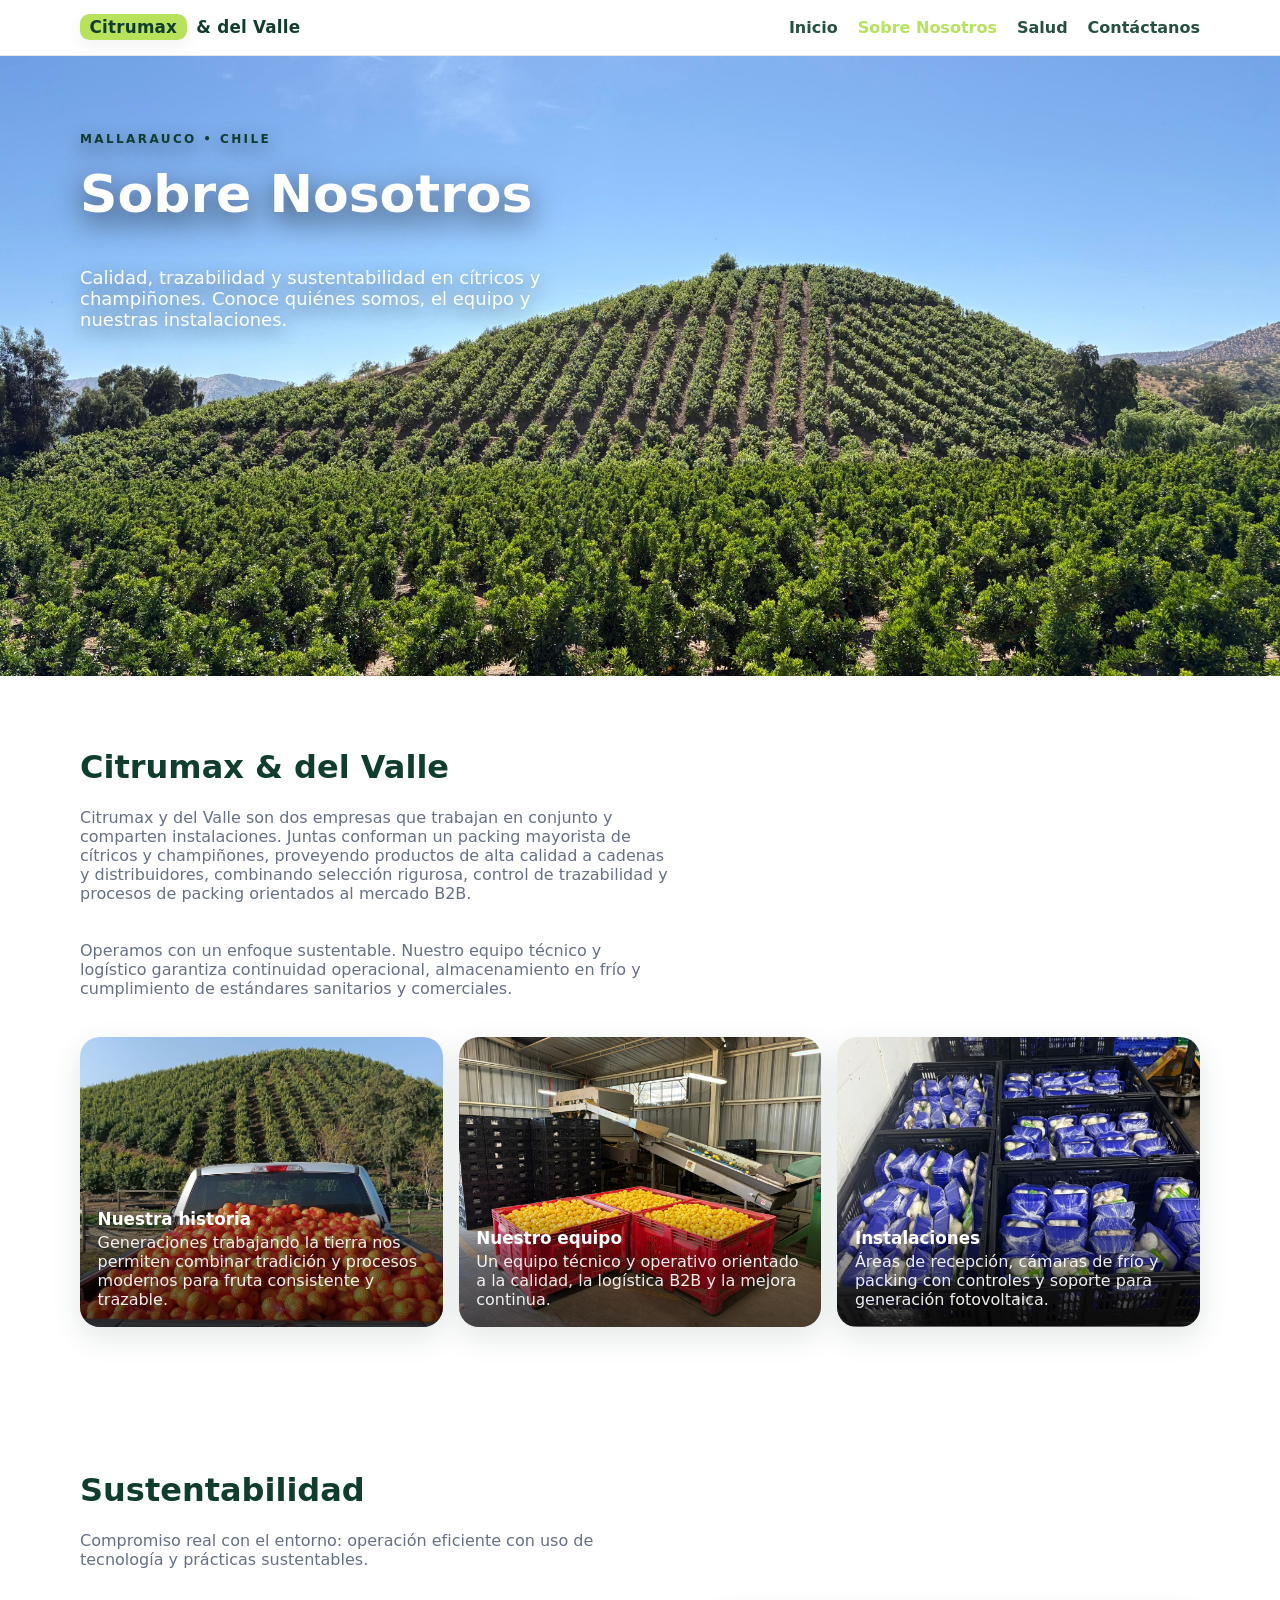
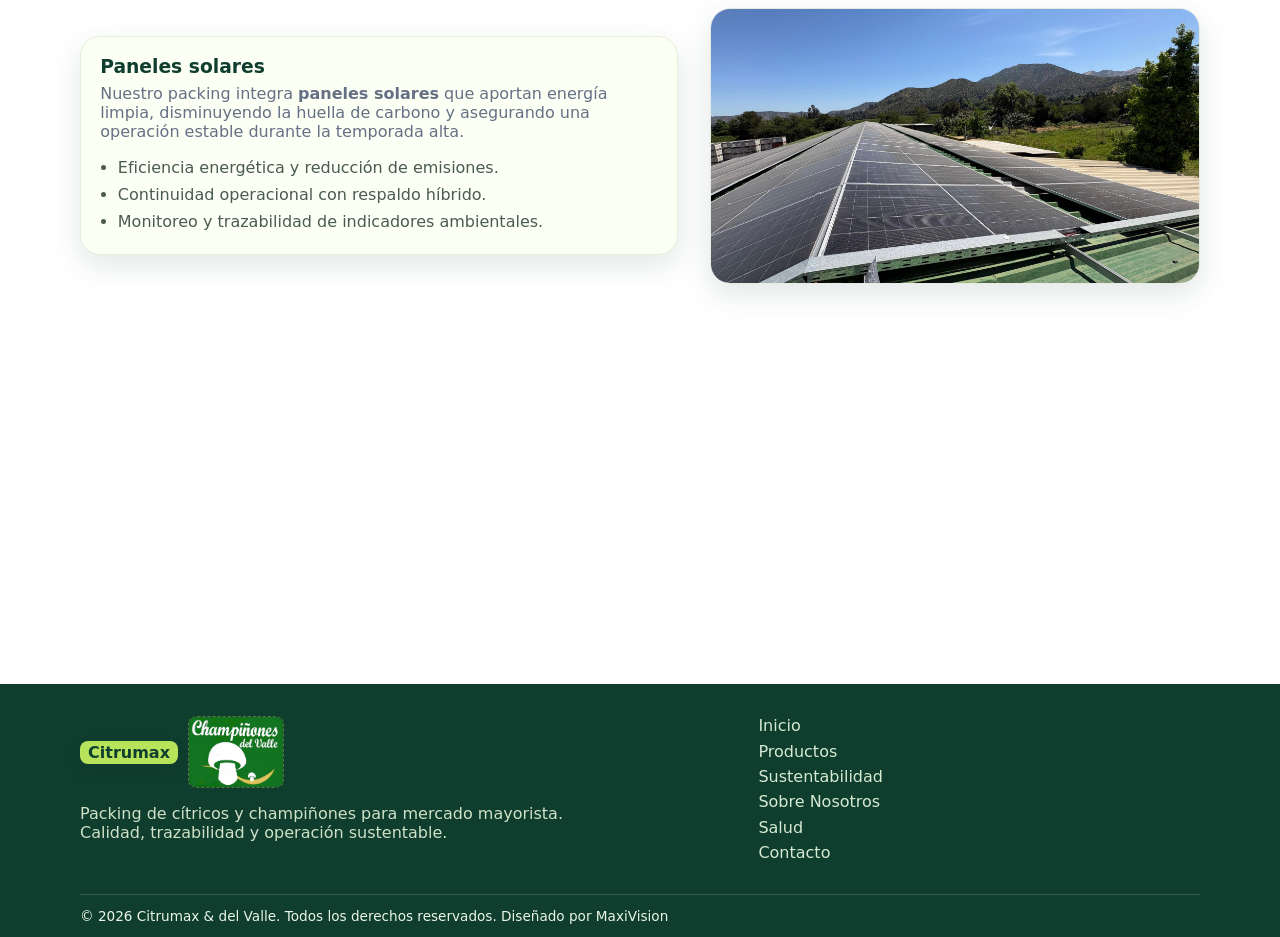
==== commit c34692a9: "Add files via upload" ====
--- a/about.html
+++ b/about.html
@@ -86,7 +86,7 @@
 
       <article class="about-tile reveal">
         <div class="tile-media">
-          <img src="img/fruits.jpg" alt="Instalaciones y maquinaria" />
+          <img src="img/paackchamp.jpeg" alt="Packing de champiñones en bodega" />
         </div>
         <div class="tile-overlay">
           <h3>Instalaciones</h3>
